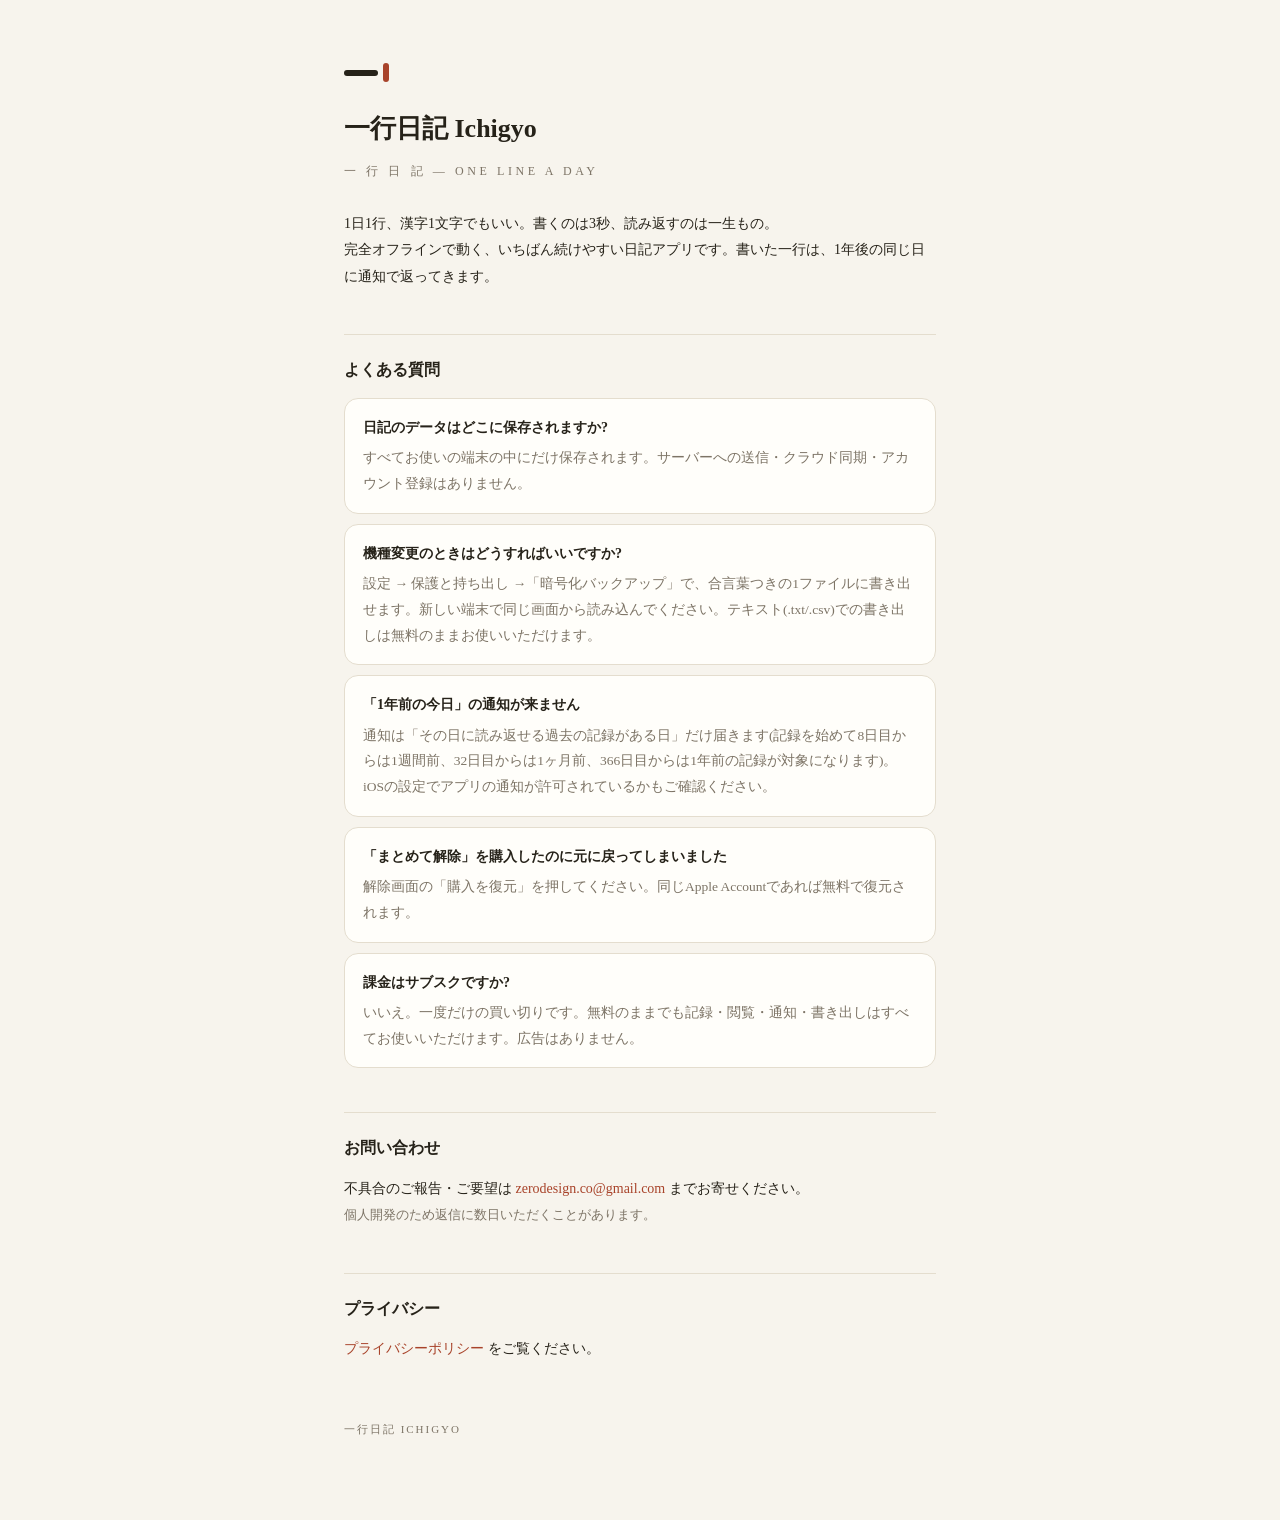
==== index.html @ e867509a "一行日記 Ichigyo サポート/プライバシーポリシー Co-Authored-By: Claude Fable 5 <noreply@anthropic.com>" ====
<!DOCTYPE html>
<html lang="ja">
<head>
<meta charset="utf-8">
<meta name="viewport" content="width=device-width, initial-scale=1">
<title>一行日記 Ichigyo — サポート</title>
<style>
  :root { --kami:#F7F4ED; --card:#FFFEFA; --sumi:#262219; --shu:#A8432A; --nibui:#7D7466; --kei:#E4DDCE; }
  * { margin:0; padding:0; box-sizing:border-box; }
  body { background:var(--kami); color:var(--sumi); font-family:"Hiragino Mincho ProN","Yu Mincho",serif; line-height:1.9; }
  .wrap { max-width:640px; margin:0 auto; padding:56px 24px 80px; }
  .mark { display:inline-flex; align-items:center; gap:5px; }
  .mark .bar { width:34px; height:6px; border-radius:3px; background:var(--sumi); }
  .mark .caret { width:6px; height:19px; border-radius:3px; background:var(--shu); margin-bottom:2px; }
  h1 { font-size:26px; font-weight:600; margin-top:18px; }
  .tag { font-size:12px; letter-spacing:.3em; color:var(--nibui); margin-top:6px; }
  h2 { font-size:16px; font-weight:600; margin:44px 0 12px; padding-top:20px; border-top:1px solid var(--kei); }
  p, li { font-size:14px; color:var(--sumi); }
  .sub { color:var(--nibui); font-size:13px; }
  .card { background:var(--card); border:1px solid var(--kei); border-radius:14px; padding:16px 18px; margin:10px 0; }
  .q { font-weight:600; font-size:14px; }
  .a { font-size:13.5px; color:var(--nibui); margin-top:4px; }
  a { color:var(--shu); text-decoration:none; }
  a:hover { text-decoration:underline; }
  .footer { margin-top:56px; font-size:11px; letter-spacing:.18em; color:var(--nibui); }
</style>
</head>
<body>
<div class="wrap">
  <span class="mark"><span class="bar"></span><span class="caret"></span></span>
  <h1>一行日記 Ichigyo</h1>
  <div class="tag">一 行 日 記 — ONE LINE A DAY</div>

  <p style="margin-top:28px">1日1行、漢字1文字でもいい。書くのは3秒、読み返すのは一生もの。<br>
  完全オフラインで動く、いちばん続けやすい日記アプリです。書いた一行は、1年後の同じ日に通知で返ってきます。</p>

  <h2>よくある質問</h2>

  <div class="card">
    <div class="q">日記のデータはどこに保存されますか?</div>
    <div class="a">すべてお使いの端末の中にだけ保存されます。サーバーへの送信・クラウド同期・アカウント登録はありません。</div>
  </div>

  <div class="card">
    <div class="q">機種変更のときはどうすればいいですか?</div>
    <div class="a">設定 → 保護と持ち出し →「暗号化バックアップ」で、合言葉つきの1ファイルに書き出せます。新しい端末で同じ画面から読み込んでください。テキスト(.txt/.csv)での書き出しは無料のままお使いいただけます。</div>
  </div>

  <div class="card">
    <div class="q">「1年前の今日」の通知が来ません</div>
    <div class="a">通知は「その日に読み返せる過去の記録がある日」だけ届きます(記録を始めて8日目からは1週間前、32日目からは1ヶ月前、366日目からは1年前の記録が対象になります)。iOSの設定でアプリの通知が許可されているかもご確認ください。</div>
  </div>

  <div class="card">
    <div class="q">「まとめて解除」を購入したのに元に戻ってしまいました</div>
    <div class="a">解除画面の「購入を復元」を押してください。同じApple Accountであれば無料で復元されます。</div>
  </div>

  <div class="card">
    <div class="q">課金はサブスクですか?</div>
    <div class="a">いいえ。一度だけの買い切りです。無料のままでも記録・閲覧・通知・書き出しはすべてお使いいただけます。広告はありません。</div>
  </div>

  <h2>お問い合わせ</h2>
  <p>不具合のご報告・ご要望は <a href="mailto:zerodesign.co@gmail.com">zerodesign.co@gmail.com</a> までお寄せください。<br>
  <span class="sub">個人開発のため返信に数日いただくことがあります。</span></p>

  <h2>プライバシー</h2>
  <p><a href="./privacy.html">プライバシーポリシー</a> をご覧ください。</p>

  <div class="footer">一行日記 ICHIGYO</div>
</div>
</body>
</html>
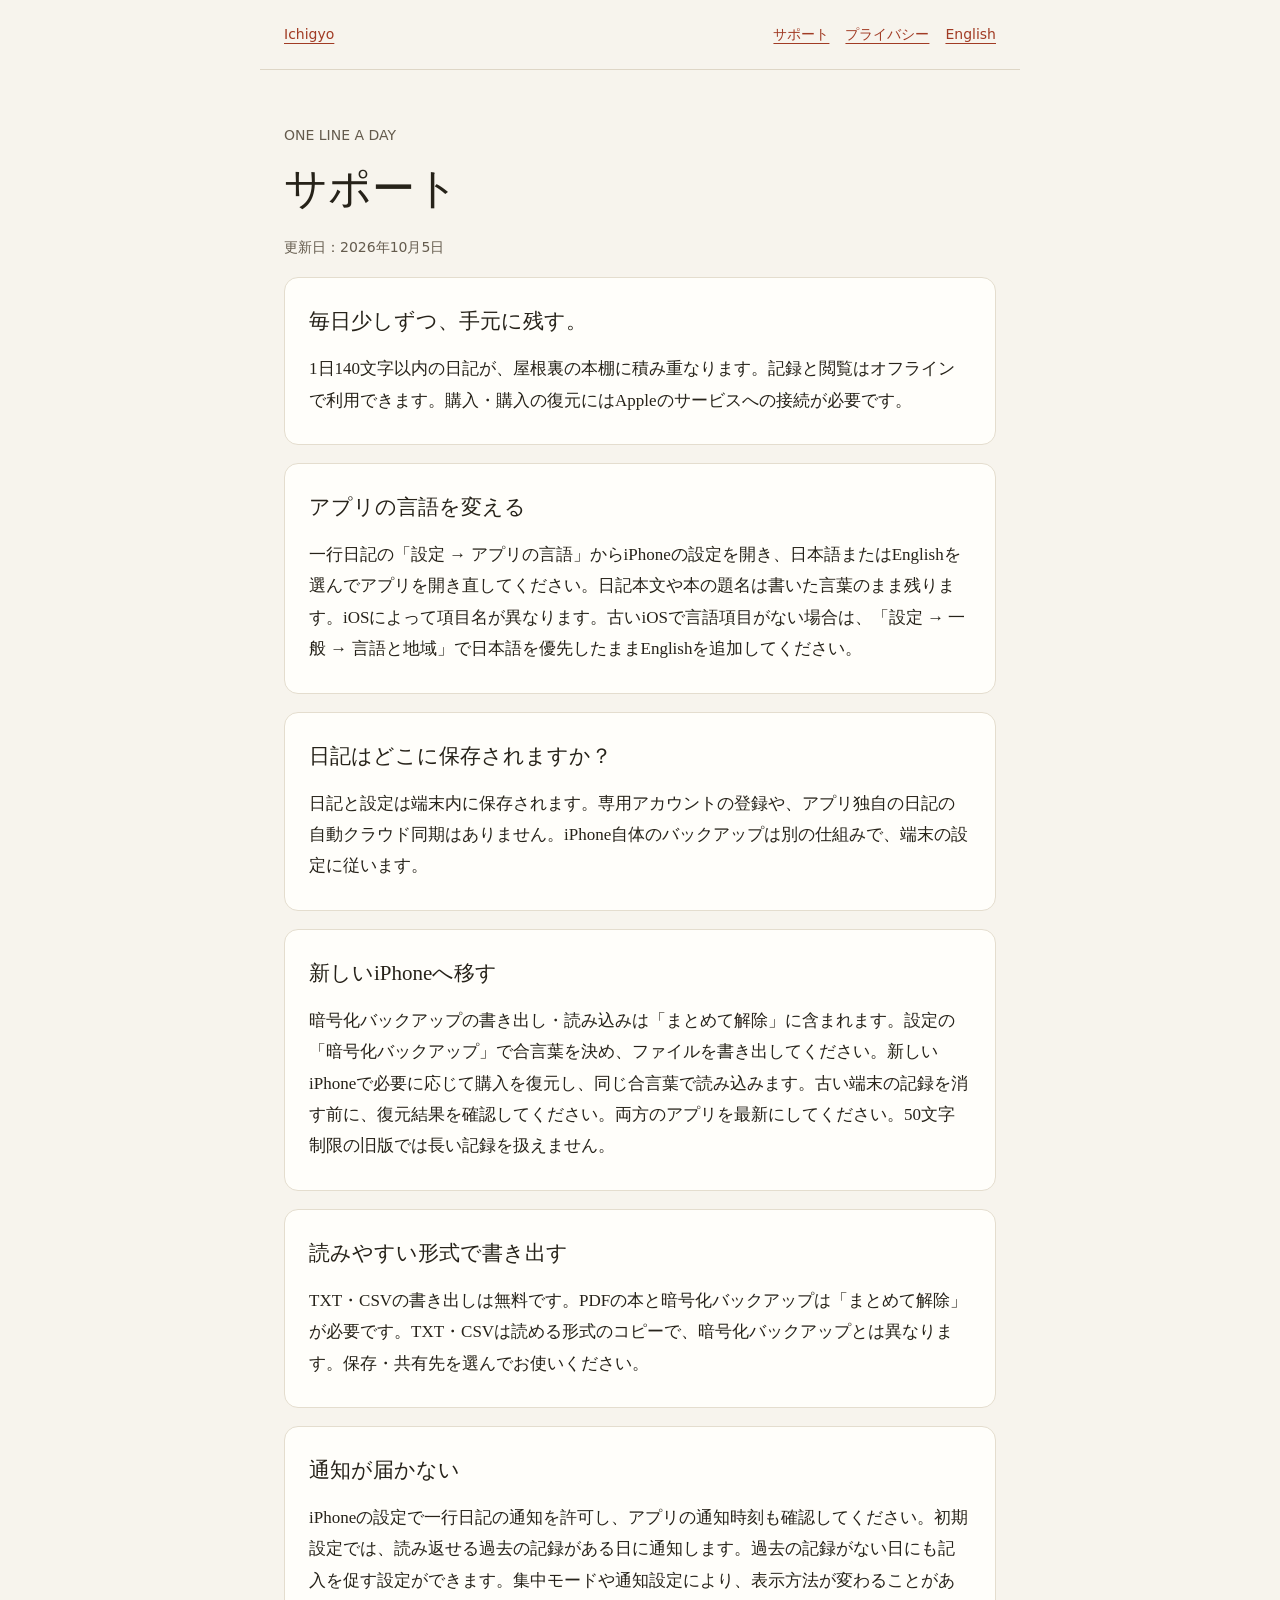
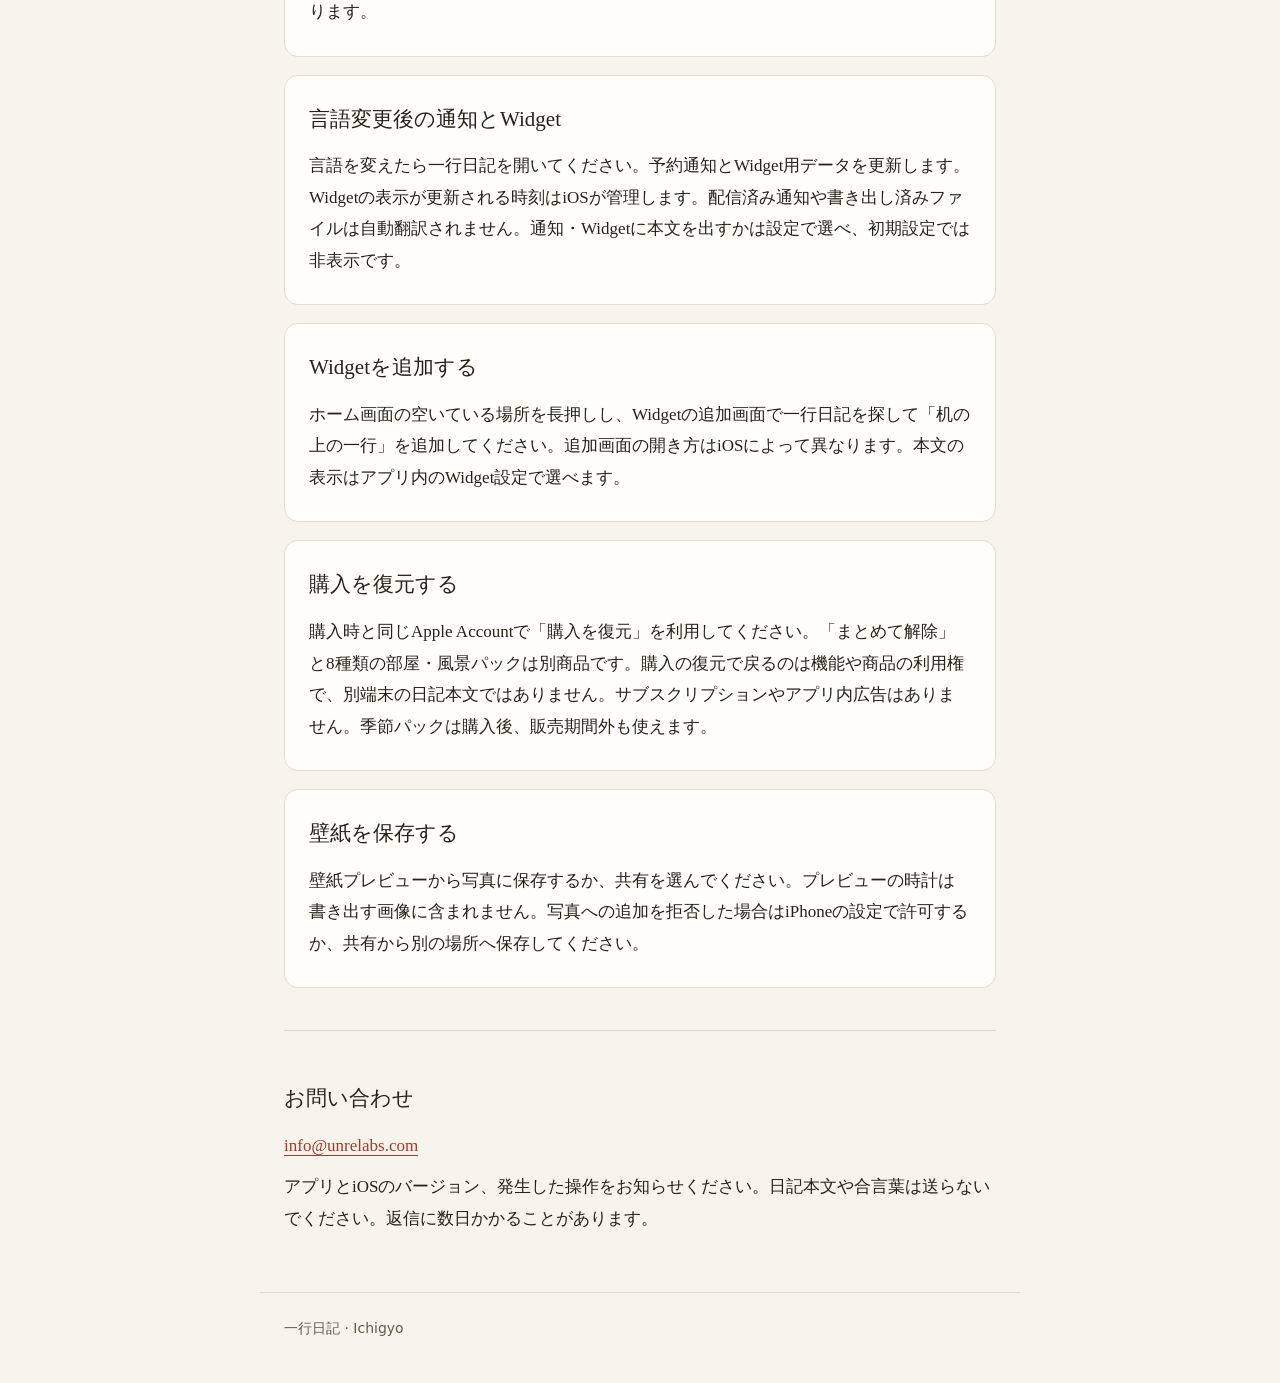
==== commit a5684e60: "Publish Japanese and English support pages with updated contact" ====
--- a/index.html
+++ b/index.html
@@ -1,74 +1 @@
-<!DOCTYPE html>
-<html lang="ja">
-<head>
-<meta charset="utf-8">
-<meta name="viewport" content="width=device-width, initial-scale=1">
-<title>一行日記 Ichigyo — サポート</title>
-<style>
-  :root { --kami:#F7F4ED; --card:#FFFEFA; --sumi:#262219; --shu:#A8432A; --nibui:#7D7466; --kei:#E4DDCE; }
-  * { margin:0; padding:0; box-sizing:border-box; }
-  body { background:var(--kami); color:var(--sumi); font-family:"Hiragino Mincho ProN","Yu Mincho",serif; line-height:1.9; }
-  .wrap { max-width:640px; margin:0 auto; padding:56px 24px 80px; }
-  .mark { display:inline-flex; align-items:center; gap:5px; }
-  .mark .bar { width:34px; height:6px; border-radius:3px; background:var(--sumi); }
-  .mark .caret { width:6px; height:19px; border-radius:3px; background:var(--shu); margin-bottom:2px; }
-  h1 { font-size:26px; font-weight:600; margin-top:18px; }
-  .tag { font-size:12px; letter-spacing:.3em; color:var(--nibui); margin-top:6px; }
-  h2 { font-size:16px; font-weight:600; margin:44px 0 12px; padding-top:20px; border-top:1px solid var(--kei); }
-  p, li { font-size:14px; color:var(--sumi); }
-  .sub { color:var(--nibui); font-size:13px; }
-  .card { background:var(--card); border:1px solid var(--kei); border-radius:14px; padding:16px 18px; margin:10px 0; }
-  .q { font-weight:600; font-size:14px; }
-  .a { font-size:13.5px; color:var(--nibui); margin-top:4px; }
-  a { color:var(--shu); text-decoration:none; }
-  a:hover { text-decoration:underline; }
-  .footer { margin-top:56px; font-size:11px; letter-spacing:.18em; color:var(--nibui); }
-</style>
-</head>
-<body>
-<div class="wrap">
-  <span class="mark"><span class="bar"></span><span class="caret"></span></span>
-  <h1>一行日記 Ichigyo</h1>
-  <div class="tag">一 行 日 記 — ONE LINE A DAY</div>
-
-  <p style="margin-top:28px">1日1行、漢字1文字でもいい。書くのは3秒、読み返すのは一生もの。<br>
-  完全オフラインで動く、いちばん続けやすい日記アプリです。書いた一行は、1年後の同じ日に通知で返ってきます。</p>
-
-  <h2>よくある質問</h2>
-
-  <div class="card">
-    <div class="q">日記のデータはどこに保存されますか?</div>
-    <div class="a">すべてお使いの端末の中にだけ保存されます。サーバーへの送信・クラウド同期・アカウント登録はありません。</div>
-  </div>
-
-  <div class="card">
-    <div class="q">機種変更のときはどうすればいいですか?</div>
-    <div class="a">設定 → 保護と持ち出し →「暗号化バックアップ」で、合言葉つきの1ファイルに書き出せます。新しい端末で同じ画面から読み込んでください。テキスト(.txt/.csv)での書き出しは無料のままお使いいただけます。</div>
-  </div>
-
-  <div class="card">
-    <div class="q">「1年前の今日」の通知が来ません</div>
-    <div class="a">通知は「その日に読み返せる過去の記録がある日」だけ届きます(記録を始めて8日目からは1週間前、32日目からは1ヶ月前、366日目からは1年前の記録が対象になります)。iOSの設定でアプリの通知が許可されているかもご確認ください。</div>
-  </div>
-
-  <div class="card">
-    <div class="q">「まとめて解除」を購入したのに元に戻ってしまいました</div>
-    <div class="a">解除画面の「購入を復元」を押してください。同じApple Accountであれば無料で復元されます。</div>
-  </div>
-
-  <div class="card">
-    <div class="q">課金はサブスクですか?</div>
-    <div class="a">いいえ。一度だけの買い切りです。無料のままでも記録・閲覧・通知・書き出しはすべてお使いいただけます。広告はありません。</div>
-  </div>
-
-  <h2>お問い合わせ</h2>
-  <p>不具合のご報告・ご要望は <a href="mailto:zerodesign.co@gmail.com">zerodesign.co@gmail.com</a> までお寄せください。<br>
-  <span class="sub">個人開発のため返信に数日いただくことがあります。</span></p>
-
-  <h2>プライバシー</h2>
-  <p><a href="./privacy.html">プライバシーポリシー</a> をご覧ください。</p>
-
-  <div class="footer">一行日記 ICHIGYO</div>
-</div>
-</body>
-</html>
+<!doctype html><html lang="ja"><head><meta charset="utf-8"><meta name="viewport" content="width=device-width,initial-scale=1"><title>Ichigyo — サポート</title><meta name="description" content="サポート for Ichigyo, a private one-line diary."><link rel="stylesheet" href="style.css"></head><body><a class="skip" href="#content">本文へ</a><header><a href="index.html">Ichigyo</a><nav aria-label="案内"><a href="index.html">サポート</a><a href="privacy.html">プライバシー</a><a href="en/index.html" lang="en" hreflang="en">English</a></nav></header><main id="content"><p class="eyebrow">ONE LINE A DAY</p><h1>サポート</h1><p class="date">更新日：2026年10月5日</p><section class="card"><h2>毎日少しずつ、手元に残す。</h2><p>1日140文字以内の日記が、屋根裏の本棚に積み重なります。記録と閲覧はオフラインで利用できます。購入・購入の復元にはAppleのサービスへの接続が必要です。</p></section><section class="card"><h2>アプリの言語を変える</h2><p>一行日記の「設定 → アプリの言語」からiPhoneの設定を開き、日本語またはEnglishを選んでアプリを開き直してください。日記本文や本の題名は書いた言葉のまま残ります。iOSによって項目名が異なります。古いiOSで言語項目がない場合は、「設定 → 一般 → 言語と地域」で日本語を優先したままEnglishを追加してください。</p></section><section class="card"><h2>日記はどこに保存されますか？</h2><p>日記と設定は端末内に保存されます。専用アカウントの登録や、アプリ独自の日記の自動クラウド同期はありません。iPhone自体のバックアップは別の仕組みで、端末の設定に従います。</p></section><section class="card"><h2>新しいiPhoneへ移す</h2><p>暗号化バックアップの書き出し・読み込みは「まとめて解除」に含まれます。設定の「暗号化バックアップ」で合言葉を決め、ファイルを書き出してください。新しいiPhoneで必要に応じて購入を復元し、同じ合言葉で読み込みます。古い端末の記録を消す前に、復元結果を確認してください。両方のアプリを最新にしてください。50文字制限の旧版では長い記録を扱えません。</p></section><section class="card"><h2>読みやすい形式で書き出す</h2><p>TXT・CSVの書き出しは無料です。PDFの本と暗号化バックアップは「まとめて解除」が必要です。TXT・CSVは読める形式のコピーで、暗号化バックアップとは異なります。保存・共有先を選んでお使いください。</p></section><section class="card"><h2>通知が届かない</h2><p>iPhoneの設定で一行日記の通知を許可し、アプリの通知時刻も確認してください。初期設定では、読み返せる過去の記録がある日に通知します。過去の記録がない日にも記入を促す設定ができます。集中モードや通知設定により、表示方法が変わることがあります。</p></section><section class="card"><h2>言語変更後の通知とWidget</h2><p>言語を変えたら一行日記を開いてください。予約通知とWidget用データを更新します。Widgetの表示が更新される時刻はiOSが管理します。配信済み通知や書き出し済みファイルは自動翻訳されません。通知・Widgetに本文を出すかは設定で選べ、初期設定では非表示です。</p></section><section class="card"><h2>Widgetを追加する</h2><p>ホーム画面の空いている場所を長押しし、Widgetの追加画面で一行日記を探して「机の上の一行」を追加してください。追加画面の開き方はiOSによって異なります。本文の表示はアプリ内のWidget設定で選べます。</p></section><section class="card"><h2>購入を復元する</h2><p>購入時と同じApple Accountで「購入を復元」を利用してください。「まとめて解除」と8種類の部屋・風景パックは別商品です。購入の復元で戻るのは機能や商品の利用権で、別端末の日記本文ではありません。サブスクリプションやアプリ内広告はありません。季節パックは購入後、販売期間外も使えます。</p></section><section class="card"><h2>壁紙を保存する</h2><p>壁紙プレビューから写真に保存するか、共有を選んでください。プレビューの時計は書き出す画像に含まれません。写真への追加を拒否した場合はiPhoneの設定で許可するか、共有から別の場所へ保存してください。</p></section><section class="contact"><h2>お問い合わせ</h2><p><a href="mailto:info@unrelabs.com">info@unrelabs.com</a></p><p>アプリとiOSのバージョン、発生した操作をお知らせください。日記本文や合言葉は送らないでください。返信に数日かかることがあります。</p></section></main><footer>一行日記 · Ichigyo</footer></body></html>
--- a/style.css
+++ b/style.css
@@ -0,0 +1 @@
+*{box-sizing:border-box}body{margin:0;background:#f7f4ed;color:#262219;font:17px/1.85 Georgia,"Hiragino Mincho ProN",serif}main,header,footer{max-width:760px;margin:auto;padding:24px}header{display:flex;justify-content:space-between;align-items:center;gap:16px;font:14px/1.5 system-ui,sans-serif;border-bottom:1px solid #ded6c6}main{padding-top:44px;padding-bottom:48px}h1{font-size:clamp(30px,7vw,43px);font-weight:500;line-height:1.25;margin:14px 0 20px}h2{font-size:21px;font-weight:500;margin:36px 0 12px}p{margin:10px 0}a{color:#a13b24;text-underline-offset:4px;overflow-wrap:anywhere}a:focus-visible{outline:3px solid #a13b24;outline-offset:5px}nav{display:flex;gap:16px;flex-wrap:wrap}.lead{color:#645b4d;font-size:19px}.eyebrow,.date,footer{font:14px/1.7 system-ui,sans-serif;color:#645b4d}.card{background:#fffefa;border:1px solid #e4ddce;border-radius:14px;padding:6px 24px 18px;margin:18px 0}.card h2{margin-top:18px}.contact{border-top:1px solid #ded6c6;margin-top:42px;padding-top:12px}footer{border-top:1px solid #ded6c6;padding-bottom:42px}.skip{position:absolute;left:-9999px}.skip:focus{left:16px;top:12px;background:white;padding:12px}@media(max-width:420px){main,header,footer{padding-left:20px;padding-right:20px}.card{padding-left:18px;padding-right:18px}}
